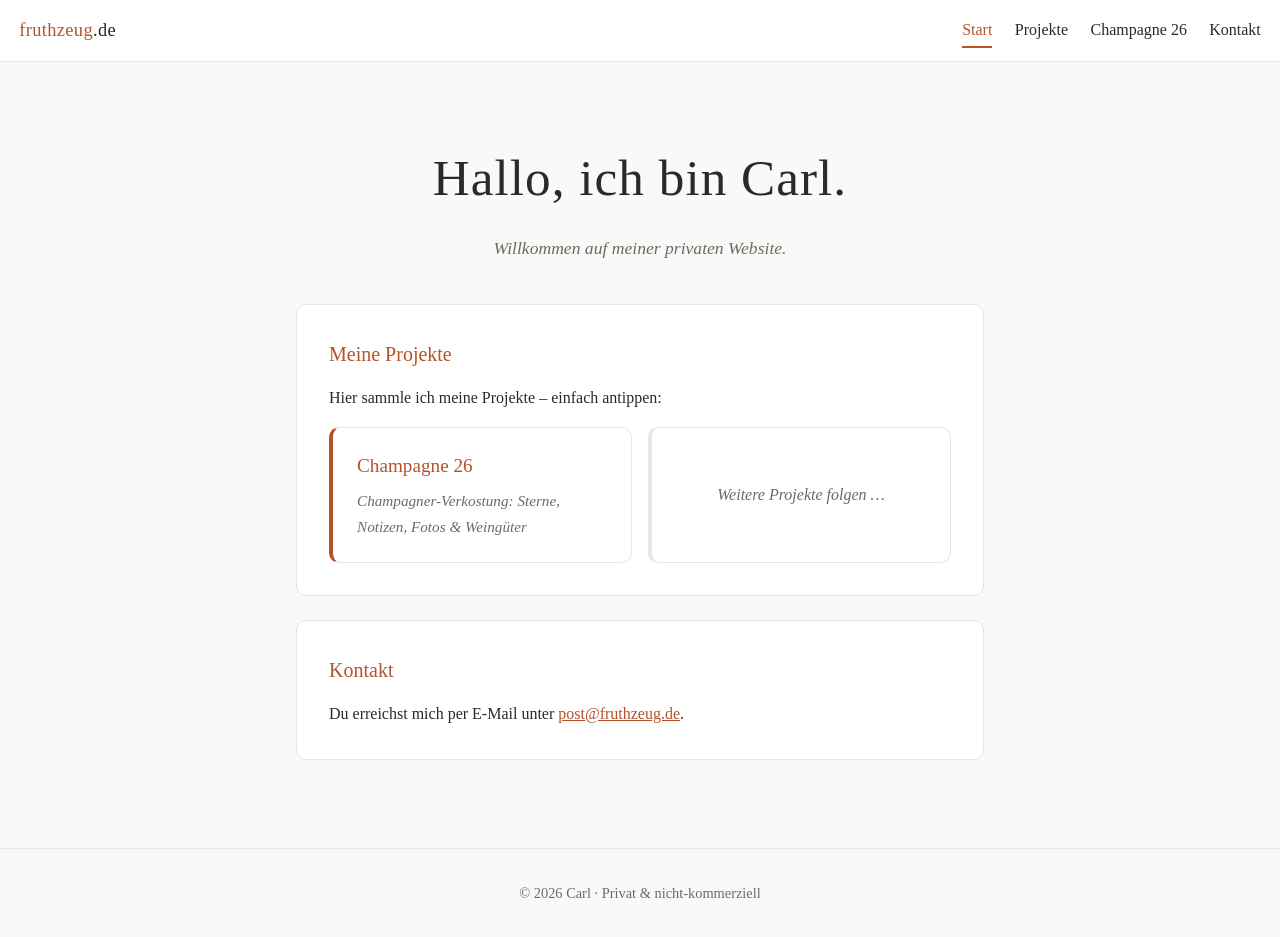
==== website/index.html @ 19dbcb8b "Projekte zusammengelegt: nur noch Champagne 26 (Verkostung) - Separate Bildergalerie champagne-26 en" ====
<!DOCTYPE html>
<html lang="de">
<head>
  <meta charset="UTF-8">
  <meta name="viewport" content="width=device-width, initial-scale=1.0">
  <meta name="description" content="Private Website von Carl – fruthzeug.de">
  <title>fruthzeug.de – Private Website von Carl</title>
  <style>
    :root {
      --bg: #faf9f7;
      --text: #2a2a28;
      --muted: #6b6b66;
      --accent: #b4532a;
      --card: #ffffff;
      --border: #e8e6e1;
    }
    @media (prefers-color-scheme: dark) {
      :root {
        --bg: #1c1b19;
        --text: #ece9e4;
        --muted: #a3a09a;
        --accent: #e08050;
        --card: #262421;
        --border: #3a3833;
      }
    }
    * { margin: 0; padding: 0; box-sizing: border-box; }
    body {
      font-family: Georgia, 'Times New Roman', serif;
      background: var(--bg);
      color: var(--text);
      line-height: 1.7;
      min-height: 100vh;
      display: flex;
      flex-direction: column;
    }
    a { color: var(--accent); }

    /* ---------- Kopfleiste mit Navigation ---------- */
    .site-header {
      position: sticky;
      top: 0;
      z-index: 10;
      display: flex;
      align-items: center;
      gap: 1rem;
      padding: 0.85rem 1.2rem;
      background: var(--card);
      border-bottom: 1px solid var(--border);
    }
    .brand {
      margin-right: auto;
      font-size: 1.15rem;
      color: var(--text);
      text-decoration: none;
      letter-spacing: 0.02em;
    }
    .brand strong { color: var(--accent); font-weight: normal; }
    #nav-toggle { display: none; }
    .burger { display: none; }
    nav.site-nav { display: flex; gap: 1.4rem; }
    nav.site-nav a {
      color: var(--text);
      text-decoration: none;
      padding: 0.15rem 0;
      border-bottom: 2px solid transparent;
    }
    nav.site-nav a:hover,
    nav.site-nav a[aria-current="page"] {
      color: var(--accent);
      border-bottom-color: var(--accent);
    }
    @media (max-width: 700px) {
      .burger {
        display: flex;
        flex-direction: column;
        justify-content: center;
        gap: 5px;
        padding: 8px;
        cursor: pointer;
        -webkit-tap-highlight-color: transparent;
      }
      .burger span {
        display: block;
        width: 26px;
        height: 3px;
        background: var(--text);
        border-radius: 2px;
        transition: transform 0.25s, opacity 0.25s;
      }
      nav.site-nav {
        display: none;
        position: absolute;
        top: 100%;
        left: 0;
        right: 0;
        flex-direction: column;
        gap: 0;
        background: var(--card);
        border-bottom: 1px solid var(--border);
        box-shadow: 0 8px 16px rgba(0, 0, 0, 0.08);
      }
      nav.site-nav a {
        padding: 0.95rem 1.4rem;
        border-bottom: 1px solid var(--border);
      }
      #nav-toggle:checked ~ nav.site-nav { display: flex; }
      #nav-toggle:checked ~ .burger span:nth-child(1) { transform: translateY(8px) rotate(45deg); }
      #nav-toggle:checked ~ .burger span:nth-child(2) { opacity: 0; }
      #nav-toggle:checked ~ .burger span:nth-child(3) { transform: translateY(-8px) rotate(-45deg); }
    }

    /* ---------- Inhalt ---------- */
    .hero {
      padding: 4.5rem 1.5rem 2.5rem;
      text-align: center;
    }
    .hero h1 {
      font-size: clamp(2rem, 6vw, 3.2rem);
      font-weight: normal;
      letter-spacing: 0.02em;
    }
    .hero p {
      margin-top: 0.8rem;
      color: var(--muted);
      font-size: 1.1rem;
      font-style: italic;
    }
    main {
      flex: 1;
      width: 100%;
      max-width: 46rem;
      margin: 0 auto;
      padding: 0 1.5rem 4rem;
    }
    .card {
      background: var(--card);
      border: 1px solid var(--border);
      border-radius: 10px;
      padding: 2rem;
      margin-bottom: 1.5rem;
    }
    .card h2 {
      font-size: 1.25rem;
      font-weight: normal;
      color: var(--accent);
      margin-bottom: 0.8rem;
    }

    /* ---------- Projekt-Buttons ---------- */
    .project-grid {
      display: grid;
      grid-template-columns: repeat(auto-fill, minmax(220px, 1fr));
      gap: 1rem;
      margin-top: 1rem;
    }
    .project-btn {
      display: block;
      padding: 1.4rem 1.5rem;
      background: var(--card);
      border: 1px solid var(--border);
      border-left: 4px solid var(--accent);
      border-radius: 10px;
      text-decoration: none;
      color: var(--text);
      transition: transform 0.15s, box-shadow 0.15s;
    }
    .project-btn:hover {
      transform: translateY(-2px);
      box-shadow: 0 6px 14px rgba(0, 0, 0, 0.08);
    }
    .project-btn .project-title {
      display: block;
      font-size: 1.2rem;
      color: var(--accent);
    }
    .project-btn .project-desc {
      display: block;
      margin-top: 0.3rem;
      color: var(--muted);
      font-size: 0.95rem;
      font-style: italic;
    }
    .project-btn.placeholder {
      border-left-color: var(--border);
      color: var(--muted);
      font-style: italic;
      display: flex;
      align-items: center;
      justify-content: center;
      text-align: center;
    }

    footer {
      text-align: center;
      padding: 2rem 1.5rem;
      color: var(--muted);
      font-size: 0.9rem;
      border-top: 1px solid var(--border);
    }
    footer a { color: var(--muted); }
  </style>
</head>
<body>
  <header class="site-header">
    <a class="brand" href="/"><strong>fruthzeug</strong>.de</a>
    <input type="checkbox" id="nav-toggle" aria-hidden="true">
    <label for="nav-toggle" class="burger" aria-label="Menü öffnen">
      <span></span><span></span><span></span>
    </label>
    <nav class="site-nav">
      <a href="/" aria-current="page">Start</a>
      <a href="/#projekte">Projekte</a>
      <a href="/projekte/champagner/">Champagne 26</a>
      <a href="mailto:post@fruthzeug.de">Kontakt</a>
    </nav>
  </header>

  <div class="hero">
    <h1>Hallo, ich bin Carl.</h1>
    <p>Willkommen auf meiner privaten Website.</p>
  </div>

  <main>
    <div class="card" id="projekte">
      <h2>Meine Projekte</h2>
      <p>Hier sammle ich meine Projekte – einfach antippen:</p>
      <div class="project-grid">
        <a class="project-btn" href="/projekte/champagner/">
          <span class="project-title">Champagne 26</span>
          <span class="project-desc">Champagner-Verkostung: Sterne, Notizen, Fotos &amp; Weingüter</span>
        </a>
        <div class="project-btn placeholder">Weitere Projekte folgen&nbsp;…</div>
      </div>
    </div>

    <div class="card">
      <h2>Kontakt</h2>
      <p>
        Du erreichst mich per E-Mail unter
        <a href="mailto:post@fruthzeug.de">post@fruthzeug.de</a>.
        <!-- Hinweis: Mailbox "post@fruthzeug.de" in konsoleH anlegen, sonst läuft die Adresse ins Leere -->
      </p>
    </div>
  </main>

  <footer>
    <p>&copy; 2026 Carl &middot; Privat &amp; nicht-kommerziell</p>
  </footer>
</body>
</html>
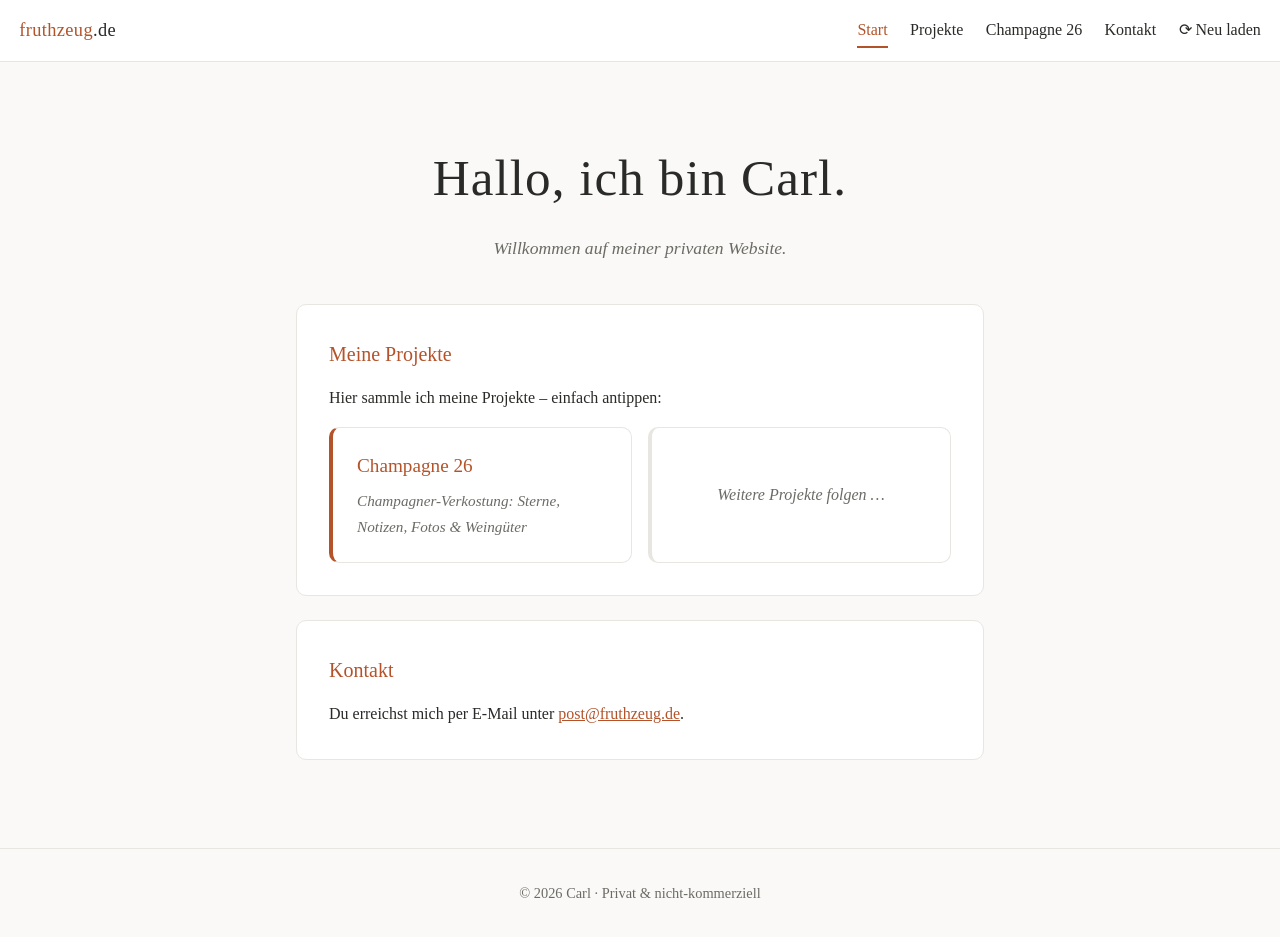
==== commit a4594740: "Neu-laden-Knopf im Menü und Anti-Cache-Header für Seiten - Menüpunkt '⟳ Neu laden' auf Startseite un" ====
--- a/website/index.html
+++ b/website/index.html
@@ -213,6 +213,7 @@
       <a href="/#projekte">Projekte</a>
       <a href="/projekte/champagner/">Champagne 26</a>
       <a href="mailto:post@fruthzeug.de">Kontakt</a>
+      <a href="#" id="neu-laden">&#10227; Neu laden</a>
     </nav>
   </header>
 
@@ -247,5 +248,13 @@
   <footer>
     <p>&copy; 2026 Carl &middot; Privat &amp; nicht-kommerziell</p>
   </footer>
+  <script>
+    document.getElementById('neu-laden').addEventListener('click', function (e) {
+      e.preventDefault();
+      var u = new URL(location.href);
+      u.searchParams.set('_r', Date.now());
+      location.replace(u.toString());
+    });
+  </script>
 </body>
 </html>
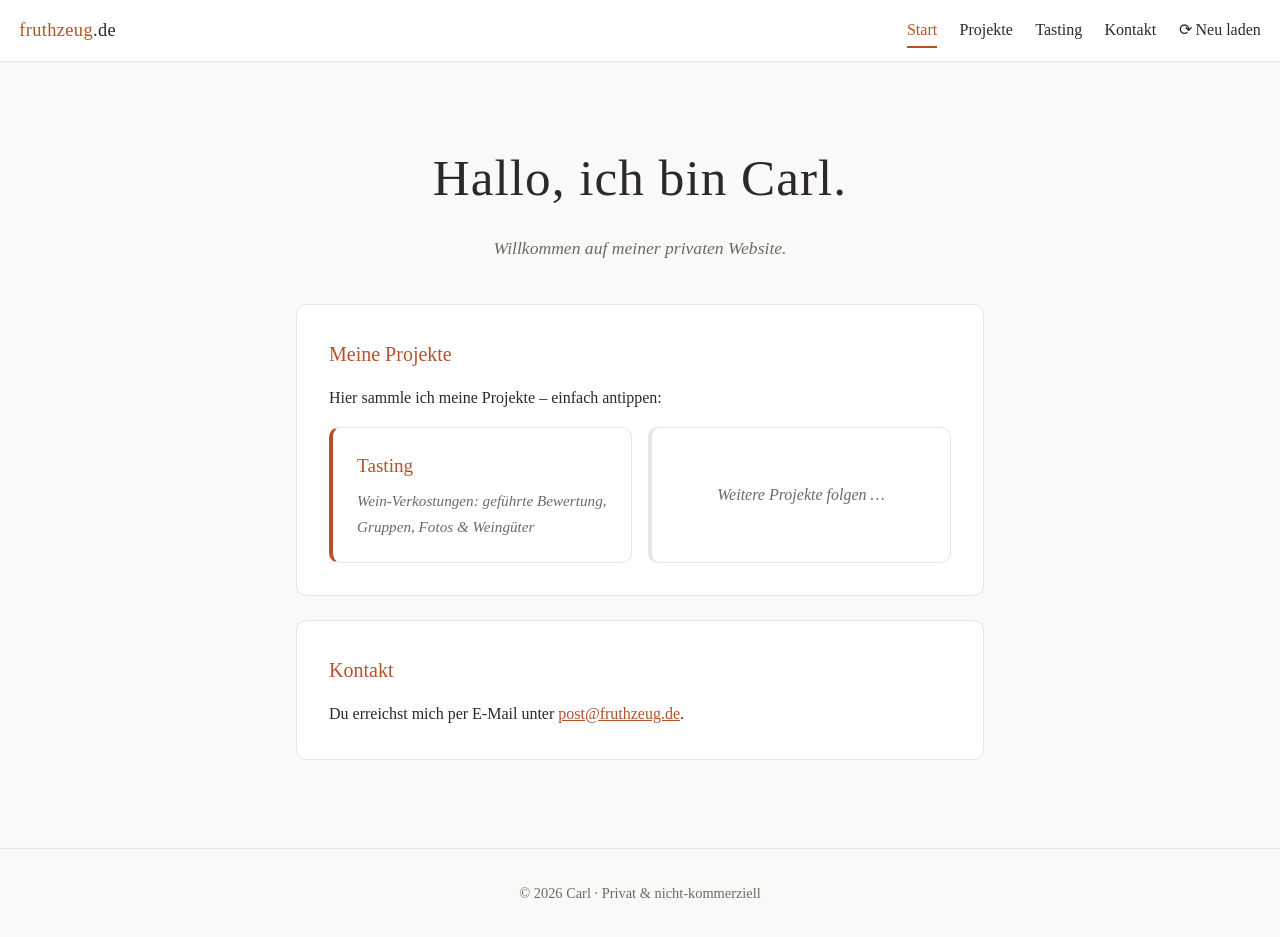
==== commit d47d17b0: "App heißt jetzt Tasting; Ansehen-Link ohne Bewertungsrechte - Website-Navigation und App-Titel von '" ====
--- a/website/index.html
+++ b/website/index.html
@@ -211,7 +211,7 @@
     <nav class="site-nav">
       <a href="/" aria-current="page">Start</a>
       <a href="/#projekte">Projekte</a>
-      <a href="/projekte/champagner/">Champagne 26</a>
+      <a href="/projekte/champagner/">Tasting</a>
       <a href="mailto:post@fruthzeug.de">Kontakt</a>
       <a href="#" id="neu-laden">&#10227; Neu laden</a>
     </nav>
@@ -228,8 +228,8 @@
       <p>Hier sammle ich meine Projekte – einfach antippen:</p>
       <div class="project-grid">
         <a class="project-btn" href="/projekte/champagner/">
-          <span class="project-title">Champagne 26</span>
-          <span class="project-desc">Champagner-Verkostung: Sterne, Notizen, Fotos &amp; Weingüter</span>
+          <span class="project-title">Tasting</span>
+          <span class="project-desc">Wein-Verkostungen: geführte Bewertung, Gruppen, Fotos &amp; Weingüter</span>
         </a>
         <div class="project-btn placeholder">Weitere Projekte folgen&nbsp;…</div>
       </div>
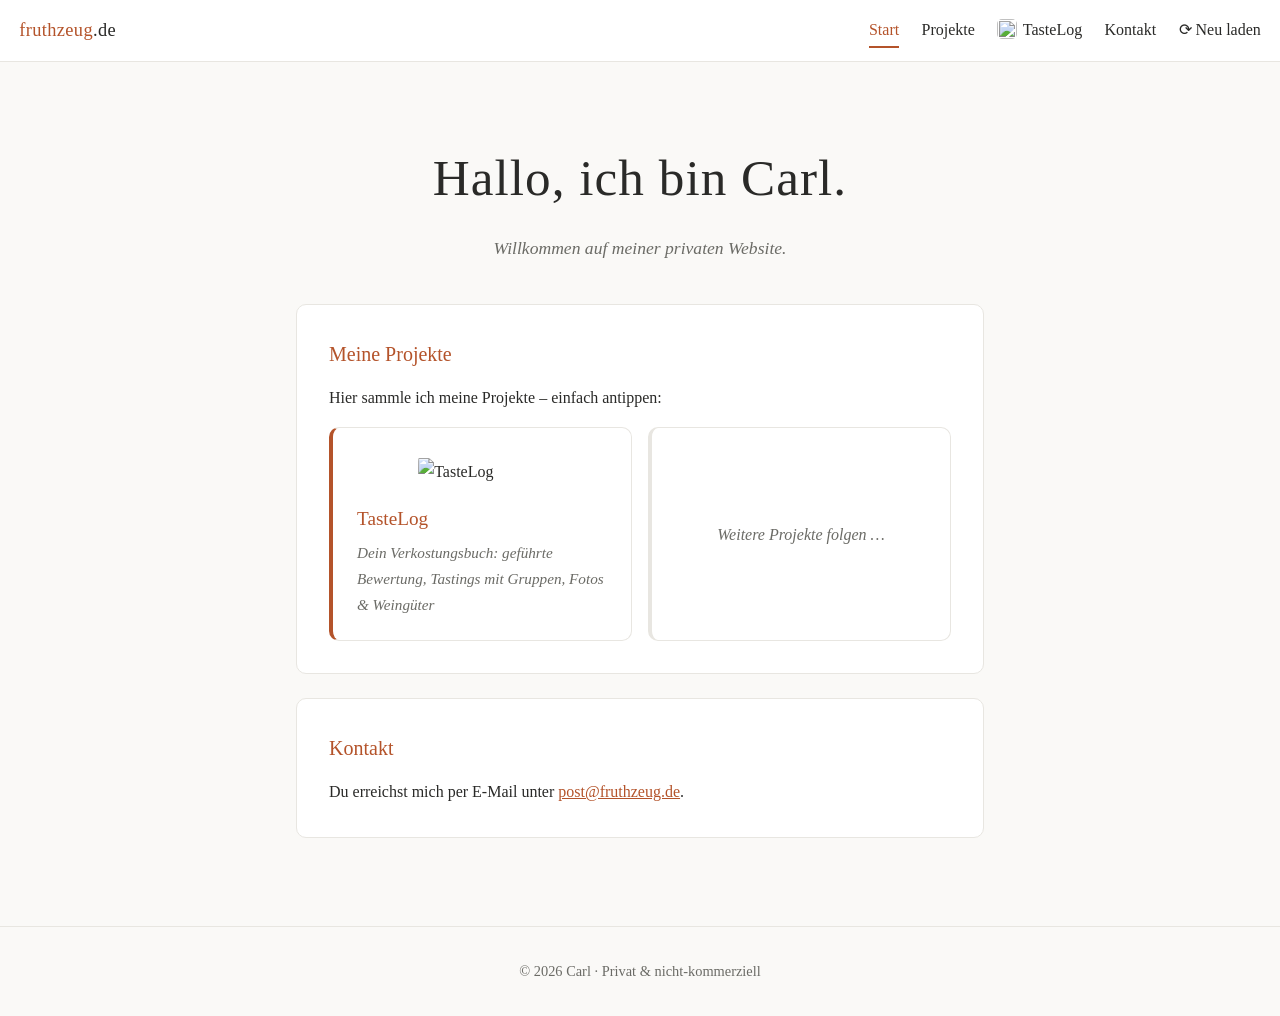
==== commit 0da27da3: "fruthzeug.de-Hauptseite: Projekt heißt jetzt TasteLog – mit Logo - Menüpunkt „Tasting“ → „TasteLog“ " ====
--- a/website/index.html
+++ b/website/index.html
@@ -211,7 +211,7 @@
     <nav class="site-nav">
       <a href="/" aria-current="page">Start</a>
       <a href="/#projekte">Projekte</a>
-      <a href="/projekte/champagner/">Tasting</a>
+      <a href="/projekte/champagner/"><img src="/projekte/champagner/icon-192.png" alt="" style="width:20px; height:20px; vertical-align:-4px; border-radius:5px; margin-right:0.35rem;">TasteLog</a>
       <a href="mailto:post@fruthzeug.de">Kontakt</a>
       <a href="#" id="neu-laden">&#10227; Neu laden</a>
     </nav>
@@ -228,8 +228,9 @@
       <p>Hier sammle ich meine Projekte – einfach antippen:</p>
       <div class="project-grid">
         <a class="project-btn" href="/projekte/champagner/">
-          <span class="project-title">Tasting</span>
-          <span class="project-desc">Wein-Verkostungen: geführte Bewertung, Gruppen, Fotos &amp; Weingüter</span>
+          <img src="/projekte/champagner/logo.png" alt="TasteLog" style="width:min(60%, 11rem); height:auto; display:block; margin:0 auto 0.6rem; background:#fff; border-radius:12px; padding:0.5rem 0.7rem;">
+          <span class="project-title">TasteLog</span>
+          <span class="project-desc">Dein Verkostungsbuch: geführte Bewertung, Tastings mit Gruppen, Fotos &amp; Weingüter</span>
         </a>
         <div class="project-btn placeholder">Weitere Projekte folgen&nbsp;…</div>
       </div>
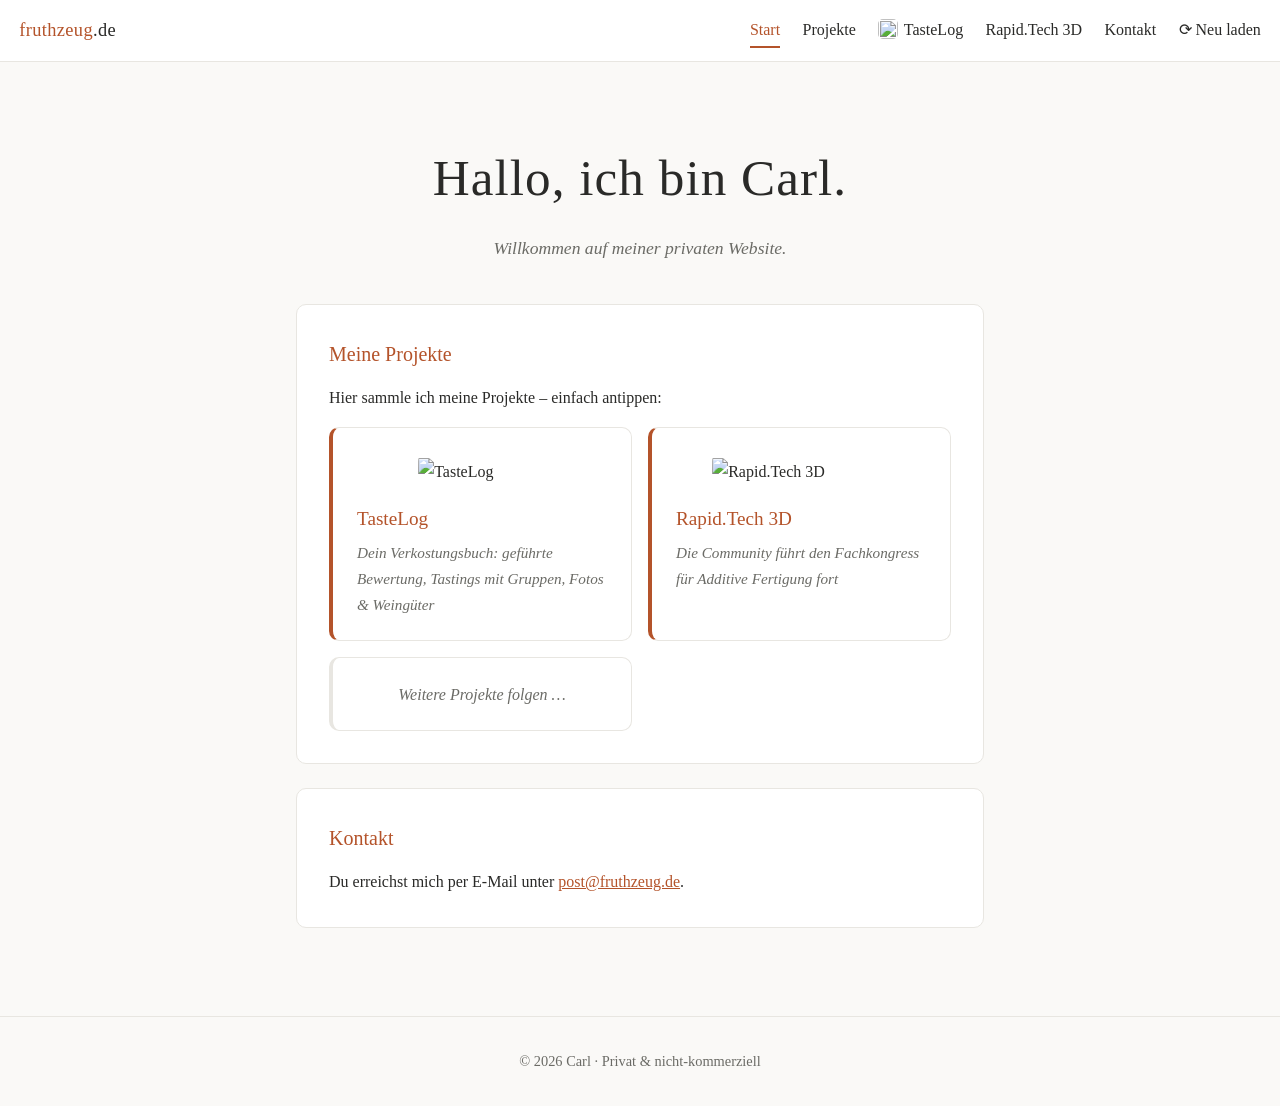
==== commit 4bddb660: "Neue Unterseite /rapidtech/: Rapid.Tech 3D Kongress-Seite Statische Umsetzung der Design-Vorlage als" ====
--- a/website/index.html
+++ b/website/index.html
@@ -212,6 +212,7 @@
       <a href="/" aria-current="page">Start</a>
       <a href="/#projekte">Projekte</a>
       <a href="/projekte/champagner/"><img src="/projekte/champagner/icon-192.png" alt="" style="width:20px; height:20px; vertical-align:-4px; border-radius:5px; margin-right:0.35rem;">TasteLog</a>
+      <a href="/rapidtech/">Rapid.Tech 3D</a>
       <a href="mailto:post@fruthzeug.de">Kontakt</a>
       <a href="#" id="neu-laden">&#10227; Neu laden</a>
     </nav>
@@ -231,6 +232,11 @@
           <img src="/projekte/champagner/logo.png" alt="TasteLog" style="width:min(60%, 11rem); height:auto; display:block; margin:0 auto 0.6rem; background:#fff; border-radius:12px; padding:0.5rem 0.7rem;">
           <span class="project-title">TasteLog</span>
           <span class="project-desc">Dein Verkostungsbuch: geführte Bewertung, Tastings mit Gruppen, Fotos &amp; Weingüter</span>
+        </a>
+        <a class="project-btn" href="/rapidtech/">
+          <img src="/rapidtech/logo.jpeg" alt="Rapid.Tech 3D" style="width:min(80%, 13rem); height:auto; display:block; margin:0 auto 0.6rem; background:#fff; border-radius:12px; padding:0.5rem 0.7rem;">
+          <span class="project-title">Rapid.Tech 3D</span>
+          <span class="project-desc">Die Community führt den Fachkongress für Additive Fertigung fort</span>
         </a>
         <div class="project-btn placeholder">Weitere Projekte folgen&nbsp;…</div>
       </div>
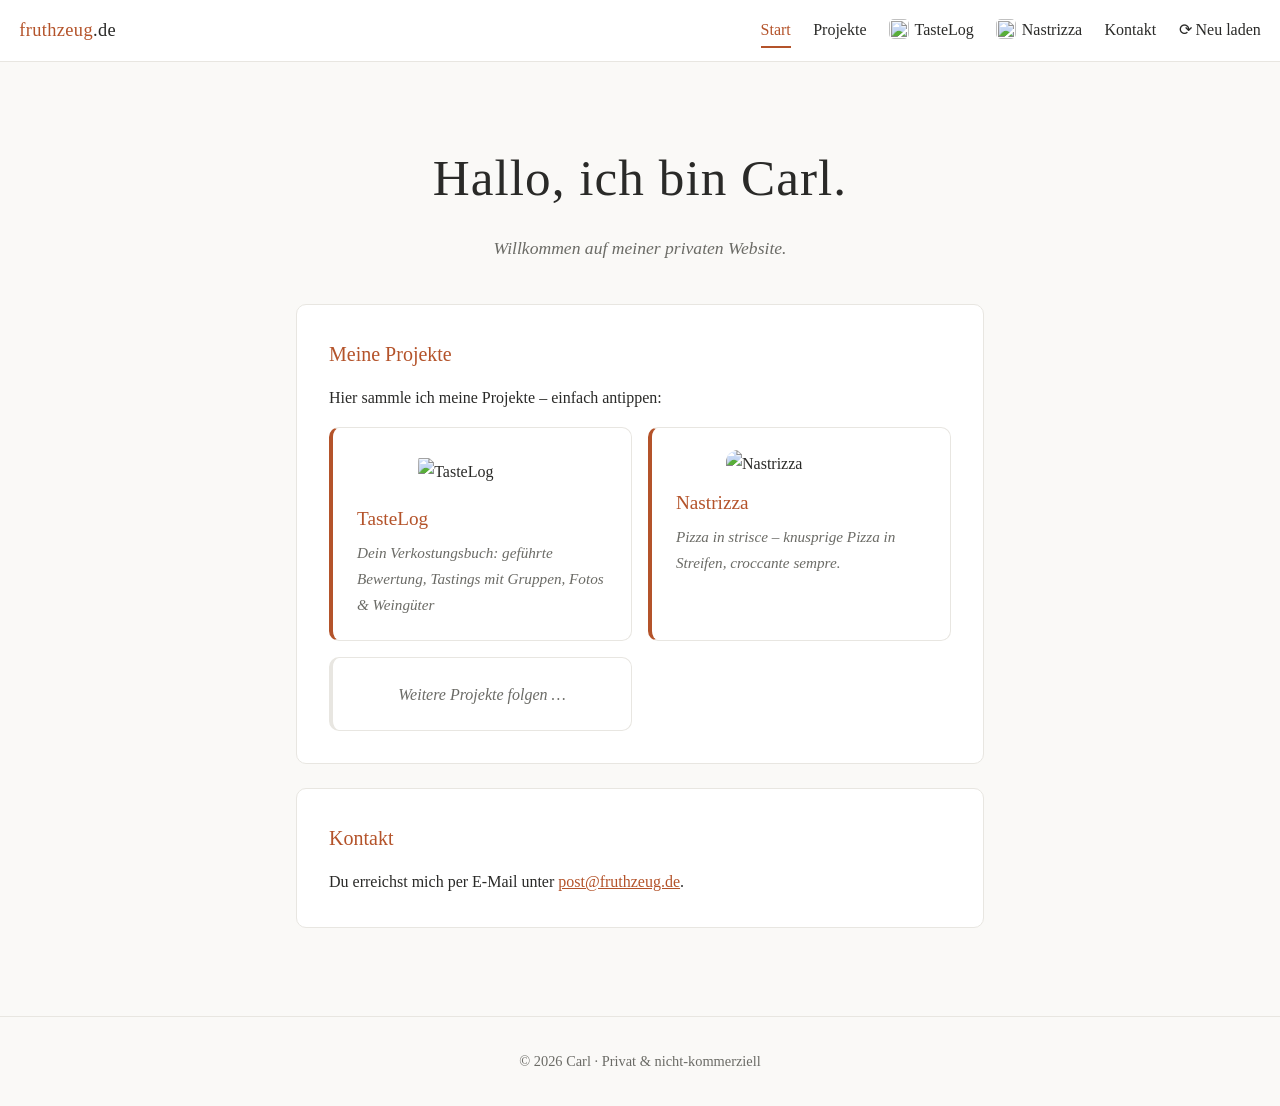
==== commit 733cd23b: "Menüpunkt Nastrizza mit Logo hinzufügen - Neuen Projektordner website/projekte/nastrizza/ mit Logo (" ====
--- a/website/index.html
+++ b/website/index.html
@@ -212,7 +212,7 @@
       <a href="/" aria-current="page">Start</a>
       <a href="/#projekte">Projekte</a>
       <a href="/projekte/champagner/"><img src="/projekte/champagner/icon-192.png" alt="" style="width:20px; height:20px; vertical-align:-4px; border-radius:5px; margin-right:0.35rem;">TasteLog</a>
-      <a href="/rapidtech/">Rapid.Tech 3D</a>
+      <a href="/projekte/nastrizza/"><img src="/projekte/nastrizza/icon-192.png" alt="" style="width:20px; height:20px; vertical-align:-4px; border-radius:5px; margin-right:0.35rem;">Nastrizza</a>
       <a href="mailto:post@fruthzeug.de">Kontakt</a>
       <a href="#" id="neu-laden">&#10227; Neu laden</a>
     </nav>
@@ -233,10 +233,10 @@
           <span class="project-title">TasteLog</span>
           <span class="project-desc">Dein Verkostungsbuch: geführte Bewertung, Tastings mit Gruppen, Fotos &amp; Weingüter</span>
         </a>
-        <a class="project-btn" href="/rapidtech/">
-          <img src="/rapidtech/logo.jpeg" alt="Rapid.Tech 3D" style="width:min(80%, 13rem); height:auto; display:block; margin:0 auto 0.6rem; background:#fff; border-radius:12px; padding:0.5rem 0.7rem;">
-          <span class="project-title">Rapid.Tech 3D</span>
-          <span class="project-desc">Die Community führt den Fachkongress für Additive Fertigung fort</span>
+        <a class="project-btn" href="/projekte/nastrizza/">
+          <img src="/projekte/nastrizza/logo.jpg" alt="Nastrizza" style="width:min(60%, 11rem); height:auto; display:block; margin:0 auto 0.6rem; border-radius:12px;">
+          <span class="project-title">Nastrizza</span>
+          <span class="project-desc">Pizza in strisce – knusprige Pizza in Streifen, croccante sempre.</span>
         </a>
         <div class="project-btn placeholder">Weitere Projekte folgen&nbsp;…</div>
       </div>
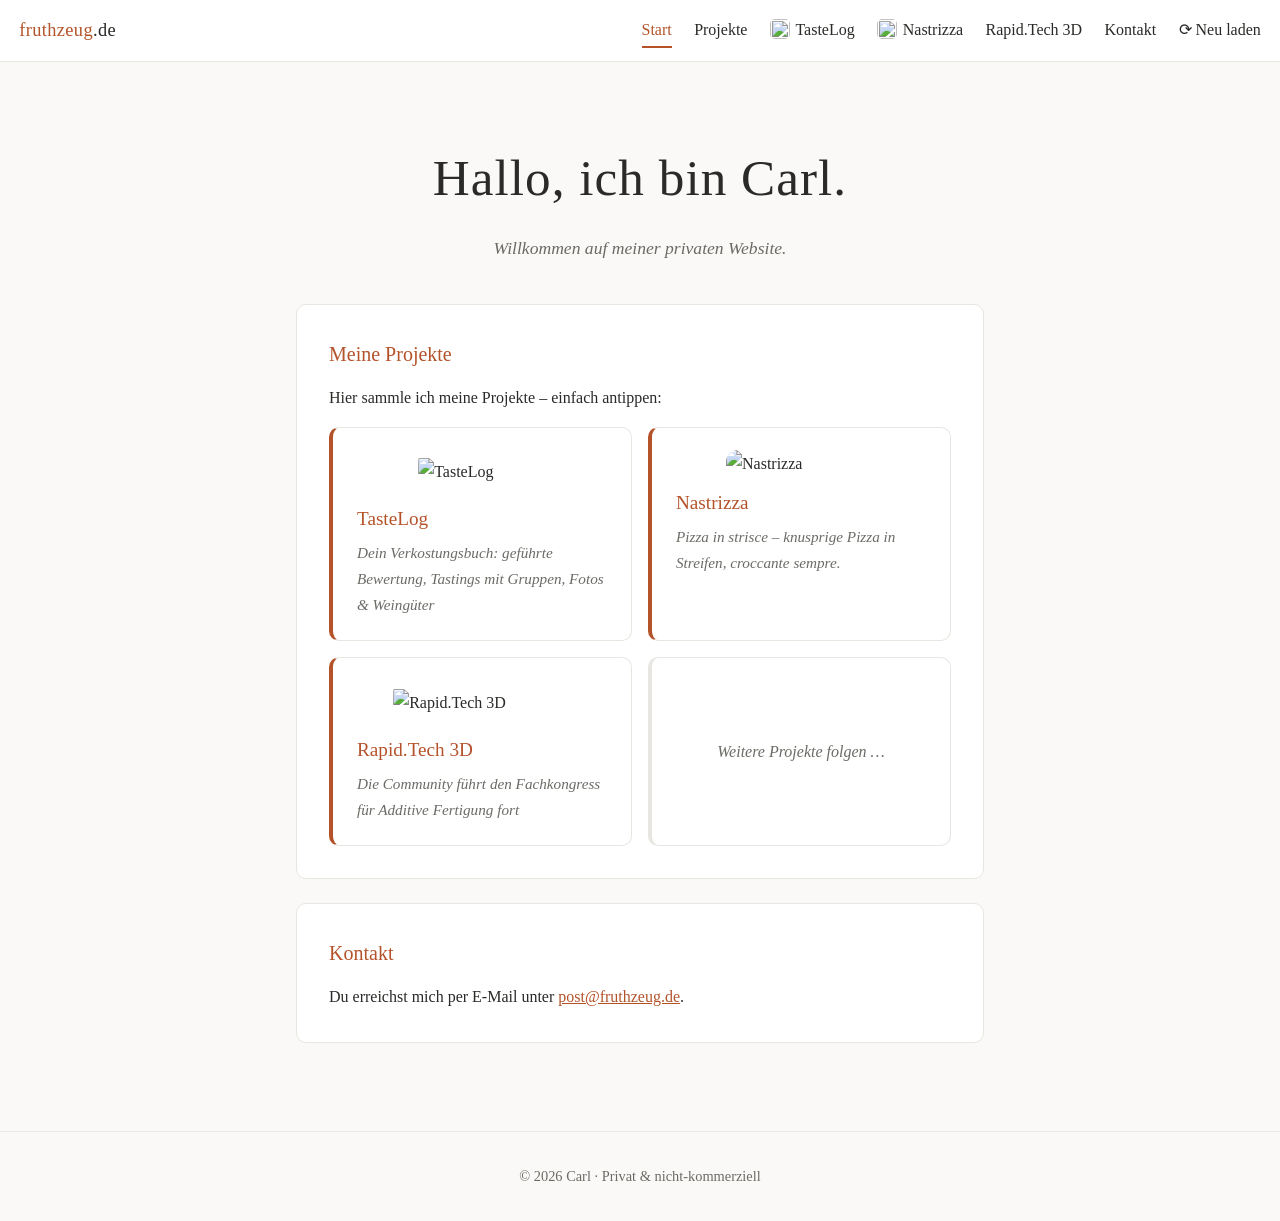
==== commit 21003c58: "RapidTech wieder herstellen (neben Nastrizza) Die RapidTech-Seite lag nur auf dem Server, war aber n" ====
--- a/website/index.html
+++ b/website/index.html
@@ -213,6 +213,7 @@
       <a href="/#projekte">Projekte</a>
       <a href="/projekte/champagner/"><img src="/projekte/champagner/icon-192.png" alt="" style="width:20px; height:20px; vertical-align:-4px; border-radius:5px; margin-right:0.35rem;">TasteLog</a>
       <a href="/projekte/nastrizza/"><img src="/projekte/nastrizza/icon-192.png" alt="" style="width:20px; height:20px; vertical-align:-4px; border-radius:5px; margin-right:0.35rem;">Nastrizza</a>
+      <a href="/rapidtech/">Rapid.Tech 3D</a>
       <a href="mailto:post@fruthzeug.de">Kontakt</a>
       <a href="#" id="neu-laden">&#10227; Neu laden</a>
     </nav>
@@ -238,6 +239,11 @@
           <span class="project-title">Nastrizza</span>
           <span class="project-desc">Pizza in strisce – knusprige Pizza in Streifen, croccante sempre.</span>
         </a>
+        <a class="project-btn" href="/rapidtech/">
+          <img src="/rapidtech/logo.jpeg" alt="Rapid.Tech 3D" style="width:min(80%, 13rem); height:auto; display:block; margin:0 auto 0.6rem; background:#fff; border-radius:12px; padding:0.5rem 0.7rem;">
+          <span class="project-title">Rapid.Tech 3D</span>
+          <span class="project-desc">Die Community führt den Fachkongress für Additive Fertigung fort</span>
+        </a>
         <div class="project-btn placeholder">Weitere Projekte folgen&nbsp;…</div>
       </div>
     </div>
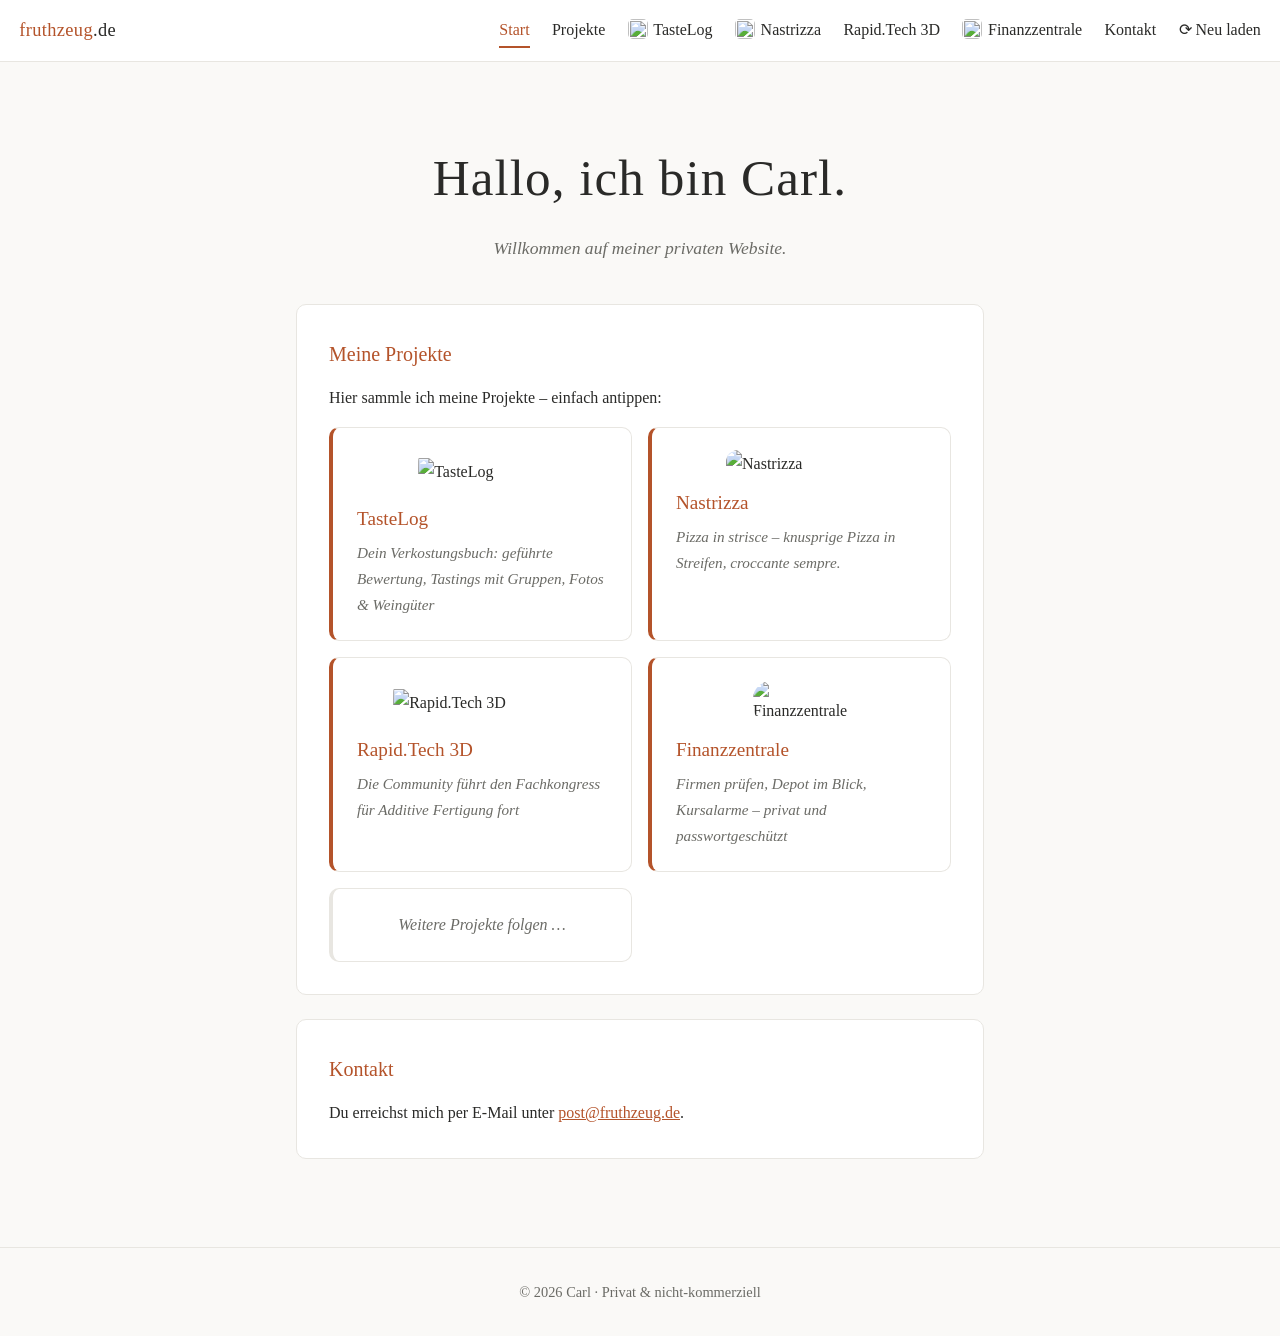
==== commit 33ee7d07: "Finanzzentrale: Firmen prüfen, Depot, Kursalarme Neue private Unterseite /projekte/finanzen/ (hell, " ====
--- a/website/index.html
+++ b/website/index.html
@@ -214,6 +214,7 @@
       <a href="/projekte/champagner/"><img src="/projekte/champagner/icon-192.png" alt="" style="width:20px; height:20px; vertical-align:-4px; border-radius:5px; margin-right:0.35rem;">TasteLog</a>
       <a href="/projekte/nastrizza/"><img src="/projekte/nastrizza/icon-192.png" alt="" style="width:20px; height:20px; vertical-align:-4px; border-radius:5px; margin-right:0.35rem;">Nastrizza</a>
       <a href="/rapidtech/">Rapid.Tech 3D</a>
+      <a href="/projekte/finanzen/"><img src="/projekte/finanzen/icon-192.png" alt="" style="width:20px; height:20px; vertical-align:-4px; border-radius:5px; margin-right:0.35rem;">Finanzzentrale</a>
       <a href="mailto:post@fruthzeug.de">Kontakt</a>
       <a href="#" id="neu-laden">&#10227; Neu laden</a>
     </nav>
@@ -243,6 +244,11 @@
           <img src="/rapidtech/logo.jpeg" alt="Rapid.Tech 3D" style="width:min(80%, 13rem); height:auto; display:block; margin:0 auto 0.6rem; background:#fff; border-radius:12px; padding:0.5rem 0.7rem;">
           <span class="project-title">Rapid.Tech 3D</span>
           <span class="project-desc">Die Community führt den Fachkongress für Additive Fertigung fort</span>
+        </a>
+        <a class="project-btn" href="/projekte/finanzen/">
+          <img src="/projekte/finanzen/icon-512.png" alt="Finanzzentrale" style="width:min(40%, 6rem); height:auto; display:block; margin:0 auto 0.6rem; border-radius:18px;">
+          <span class="project-title">Finanzzentrale</span>
+          <span class="project-desc">Firmen prüfen, Depot im Blick, Kursalarme – privat und passwortgeschützt</span>
         </a>
         <div class="project-btn placeholder">Weitere Projekte folgen&nbsp;…</div>
       </div>
